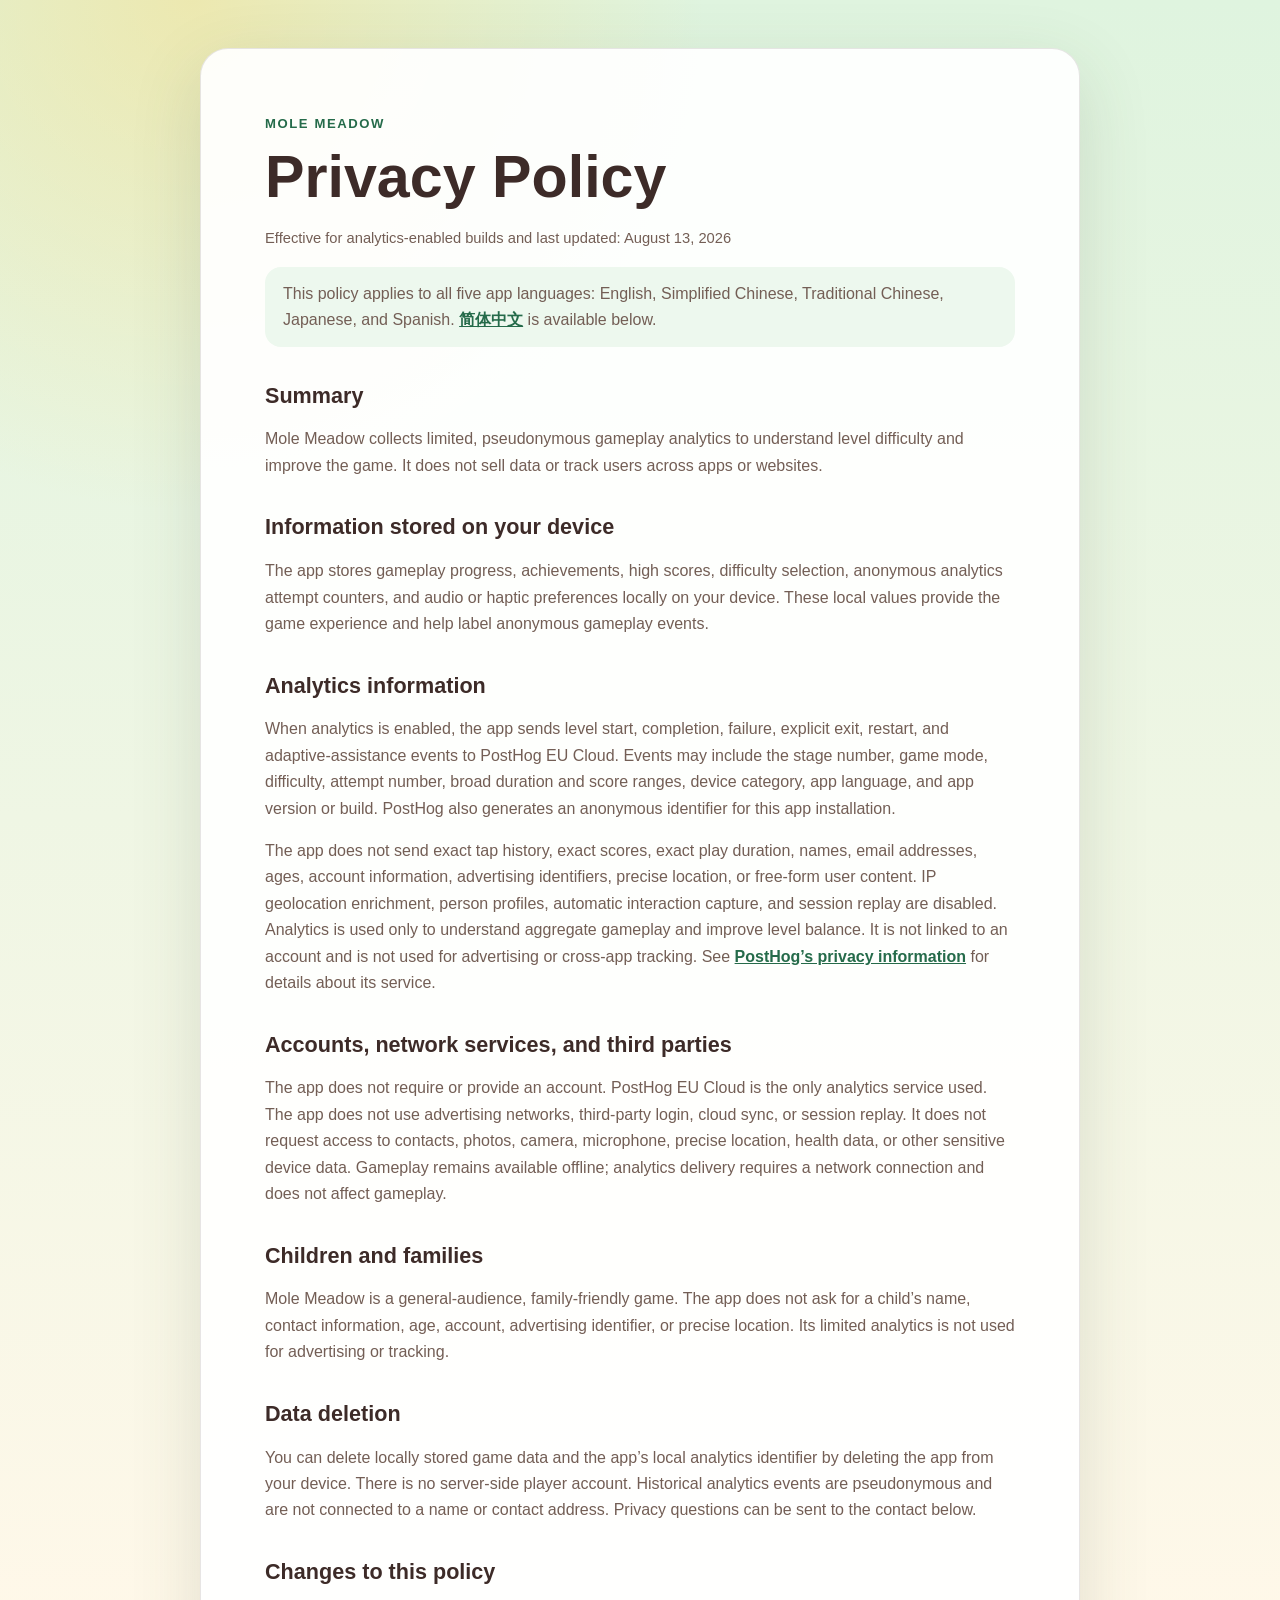
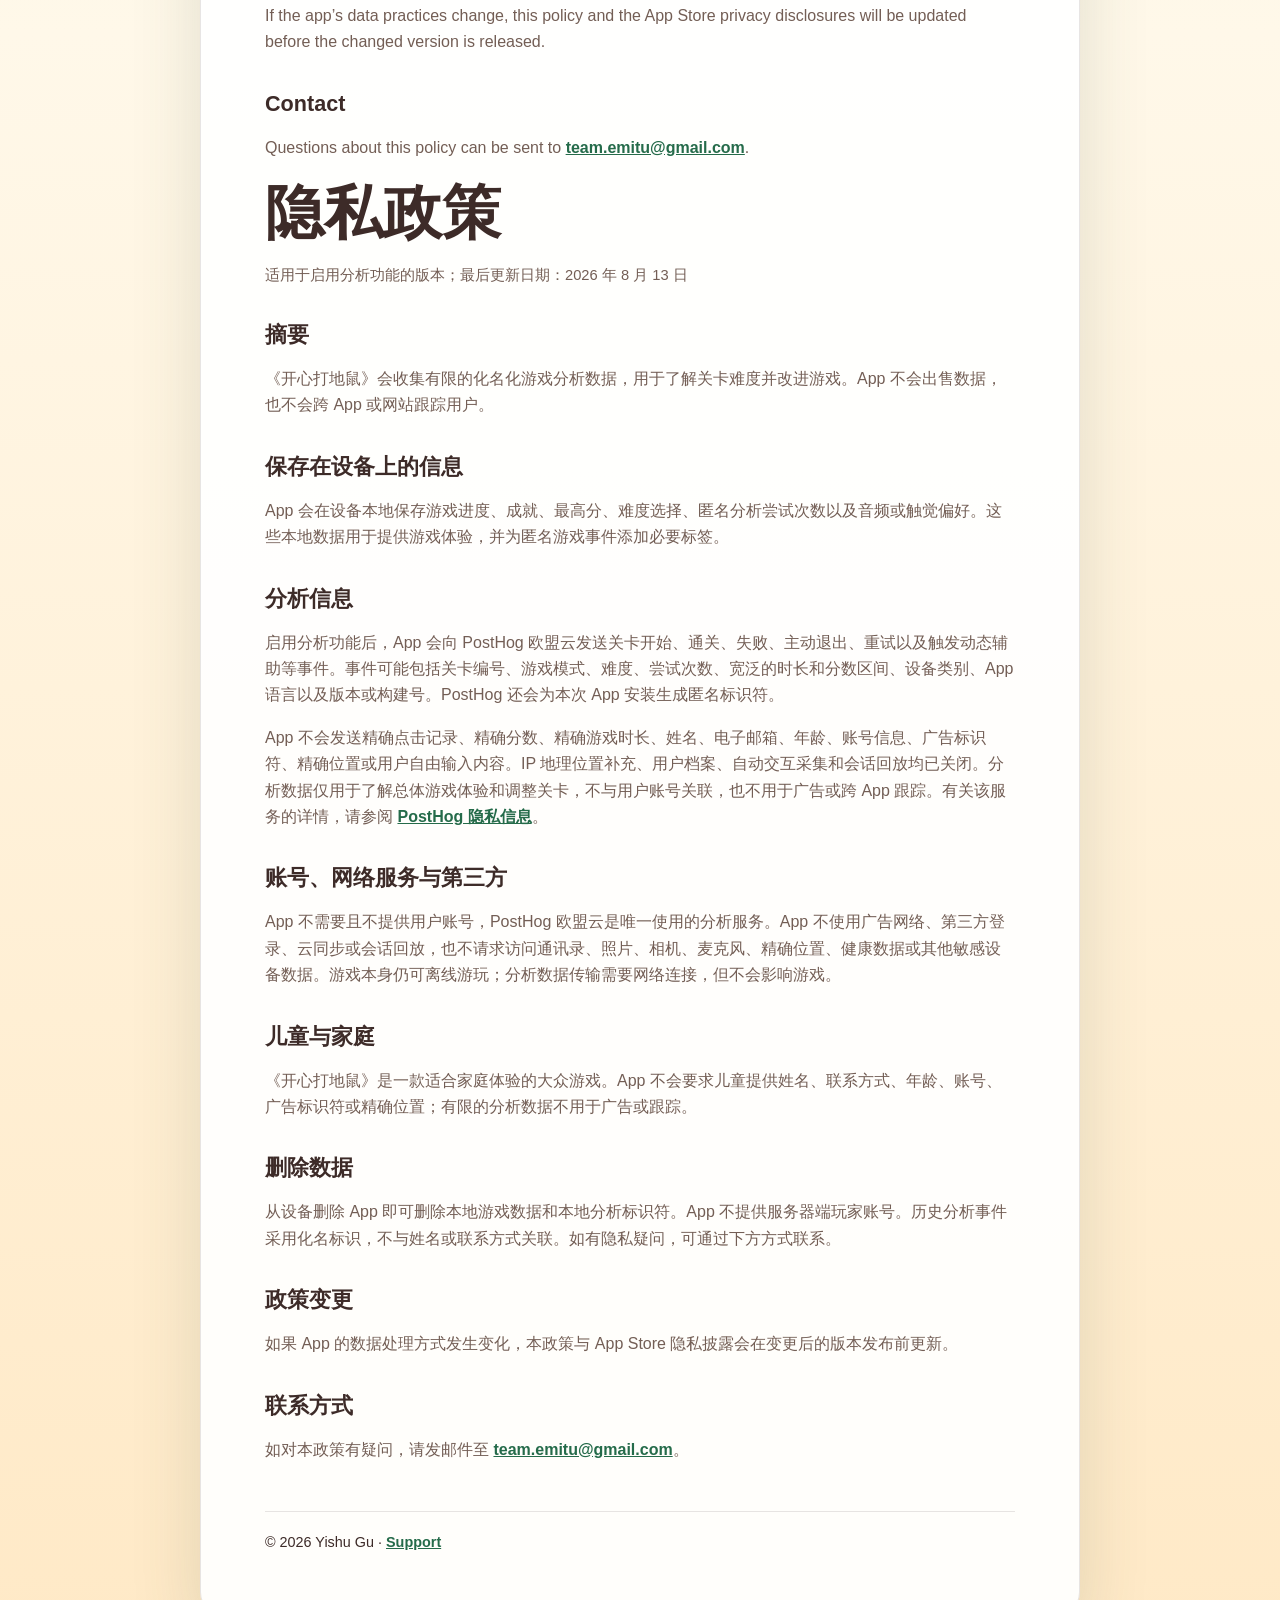
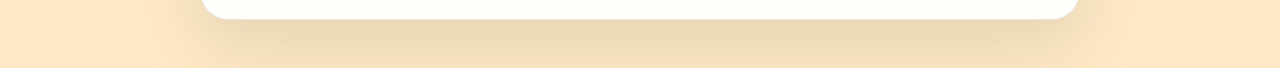
==== privacy/index.html @ 96780ead "Publish Mole Meadow support and privacy pages" ====
<!doctype html>
<html lang="en">
<head>
  <meta charset="utf-8">
  <meta name="viewport" content="width=device-width, initial-scale=1">
  <meta name="description" content="Privacy policy for the Mole Meadow iPhone and iPad game.">
  <title>Mole Meadow Privacy Policy</title>
  <link rel="stylesheet" href="../styles.css">
</head>
<body>
  <main>
    <p class="eyebrow">Mole Meadow</p>
    <h1>Privacy Policy</h1>
    <p class="updated">Effective for analytics-enabled builds and last updated: August 13, 2026</p>
    <p class="language-note">This policy applies to all five app languages: English, Simplified Chinese, Traditional Chinese, Japanese, and Spanish. <a href="#zh-hans">简体中文</a> is available below.</p>

    <h2>Summary</h2>
    <p>Mole Meadow collects limited, pseudonymous gameplay analytics to understand level difficulty and improve the game. It does not sell data or track users across apps or websites.</p>

    <h2>Information stored on your device</h2>
    <p>The app stores gameplay progress, achievements, high scores, difficulty selection, anonymous analytics attempt counters, and audio or haptic preferences locally on your device. These local values provide the game experience and help label anonymous gameplay events.</p>

    <h2>Analytics information</h2>
    <p>When analytics is enabled, the app sends level start, completion, failure, explicit exit, restart, and adaptive-assistance events to PostHog EU Cloud. Events may include the stage number, game mode, difficulty, attempt number, broad duration and score ranges, device category, app language, and app version or build. PostHog also generates an anonymous identifier for this app installation.</p>
    <p>The app does not send exact tap history, exact scores, exact play duration, names, email addresses, ages, account information, advertising identifiers, precise location, or free-form user content. IP geolocation enrichment, person profiles, automatic interaction capture, and session replay are disabled. Analytics is used only to understand aggregate gameplay and improve level balance. It is not linked to an account and is not used for advertising or cross-app tracking. See <a href="https://posthog.com/privacy">PostHog’s privacy information</a> for details about its service.</p>

    <h2>Accounts, network services, and third parties</h2>
    <p>The app does not require or provide an account. PostHog EU Cloud is the only analytics service used. The app does not use advertising networks, third-party login, cloud sync, or session replay. It does not request access to contacts, photos, camera, microphone, precise location, health data, or other sensitive device data. Gameplay remains available offline; analytics delivery requires a network connection and does not affect gameplay.</p>

    <h2>Children and families</h2>
    <p>Mole Meadow is a general-audience, family-friendly game. The app does not ask for a child’s name, contact information, age, account, advertising identifier, or precise location. Its limited analytics is not used for advertising or tracking.</p>

    <h2>Data deletion</h2>
    <p>You can delete locally stored game data and the app’s local analytics identifier by deleting the app from your device. There is no server-side player account. Historical analytics events are pseudonymous and are not connected to a name or contact address. Privacy questions can be sent to the contact below.</p>

    <h2>Changes to this policy</h2>
    <p>If the app’s data practices change, this policy and the App Store privacy disclosures will be updated before the changed version is released.</p>

    <h2>Contact</h2>
    <p>Questions about this policy can be sent to <a href="mailto:team.emitu@gmail.com">team.emitu@gmail.com</a>.</p>

    <section id="zh-hans" lang="zh-Hans">
      <h1>隐私政策</h1>
      <p class="updated">适用于启用分析功能的版本；最后更新日期：2026 年 8 月 13 日</p>

      <h2>摘要</h2>
      <p>《开心打地鼠》会收集有限的化名化游戏分析数据，用于了解关卡难度并改进游戏。App 不会出售数据，也不会跨 App 或网站跟踪用户。</p>

      <h2>保存在设备上的信息</h2>
      <p>App 会在设备本地保存游戏进度、成就、最高分、难度选择、匿名分析尝试次数以及音频或触觉偏好。这些本地数据用于提供游戏体验，并为匿名游戏事件添加必要标签。</p>

      <h2>分析信息</h2>
      <p>启用分析功能后，App 会向 PostHog 欧盟云发送关卡开始、通关、失败、主动退出、重试以及触发动态辅助等事件。事件可能包括关卡编号、游戏模式、难度、尝试次数、宽泛的时长和分数区间、设备类别、App 语言以及版本或构建号。PostHog 还会为本次 App 安装生成匿名标识符。</p>
      <p>App 不会发送精确点击记录、精确分数、精确游戏时长、姓名、电子邮箱、年龄、账号信息、广告标识符、精确位置或用户自由输入内容。IP 地理位置补充、用户档案、自动交互采集和会话回放均已关闭。分析数据仅用于了解总体游戏体验和调整关卡，不与用户账号关联，也不用于广告或跨 App 跟踪。有关该服务的详情，请参阅 <a href="https://posthog.com/privacy">PostHog 隐私信息</a>。</p>

      <h2>账号、网络服务与第三方</h2>
      <p>App 不需要且不提供用户账号，PostHog 欧盟云是唯一使用的分析服务。App 不使用广告网络、第三方登录、云同步或会话回放，也不请求访问通讯录、照片、相机、麦克风、精确位置、健康数据或其他敏感设备数据。游戏本身仍可离线游玩；分析数据传输需要网络连接，但不会影响游戏。</p>

      <h2>儿童与家庭</h2>
      <p>《开心打地鼠》是一款适合家庭体验的大众游戏。App 不会要求儿童提供姓名、联系方式、年龄、账号、广告标识符或精确位置；有限的分析数据不用于广告或跟踪。</p>

      <h2>删除数据</h2>
      <p>从设备删除 App 即可删除本地游戏数据和本地分析标识符。App 不提供服务器端玩家账号。历史分析事件采用化名标识，不与姓名或联系方式关联。如有隐私疑问，可通过下方方式联系。</p>

      <h2>政策变更</h2>
      <p>如果 App 的数据处理方式发生变化，本政策与 App Store 隐私披露会在变更后的版本发布前更新。</p>

      <h2>联系方式</h2>
      <p>如对本政策有疑问，请发邮件至 <a href="mailto:team.emitu@gmail.com">team.emitu@gmail.com</a>。</p>
    </section>

    <footer>© 2026 Yishu Gu · <a href="../support/">Support</a></footer>
  </main>
</body>
</html>
---- styles.css ----
:root {
  color-scheme: light;
  --ink: #3d2b28;
  --muted: #735e55;
  --leaf: #3f936b;
  --leaf-dark: #256b4a;
  --cream: #fff8e9;
  --card: rgba(255, 255, 255, 0.92);
  --line: rgba(61, 43, 40, 0.12);
}

* { box-sizing: border-box; }

body {
  margin: 0;
  color: var(--ink);
  background:
    radial-gradient(circle at 15% 0%, rgba(255, 216, 111, 0.42), transparent 32rem),
    linear-gradient(180deg, #dff4df 0%, var(--cream) 50%, #ffe9c6 100%);
  font-family: -apple-system, BlinkMacSystemFont, "Segoe UI", sans-serif;
  line-height: 1.65;
}

main {
  width: min(880px, calc(100% - 32px));
  margin: 48px auto;
  padding: clamp(28px, 6vw, 64px);
  background: var(--card);
  border: 1px solid var(--line);
  border-radius: 28px;
  box-shadow: 0 22px 70px rgba(67, 84, 55, 0.16);
}

.eyebrow {
  margin: 0 0 6px;
  color: var(--leaf-dark);
  font-size: 0.82rem;
  font-weight: 800;
  letter-spacing: 0.12em;
  text-transform: uppercase;
}

h1, h2 { line-height: 1.2; }
h1 { margin: 0 0 12px; font-size: clamp(2rem, 6vw, 3.7rem); }
h2 { margin-top: 2.2rem; font-size: 1.35rem; }
p, li { color: var(--muted); }
a { color: var(--leaf-dark); font-weight: 650; }
.updated { font-size: 0.92rem; }
.language-note { padding: 14px 18px; background: #edf8ee; border-radius: 16px; }
ul { padding-left: 1.2rem; }
footer { margin-top: 3rem; padding-top: 1.2rem; border-top: 1px solid var(--line); font-size: 0.9rem; }

@media (max-width: 520px) {
  main { margin: 16px auto; border-radius: 20px; }
}
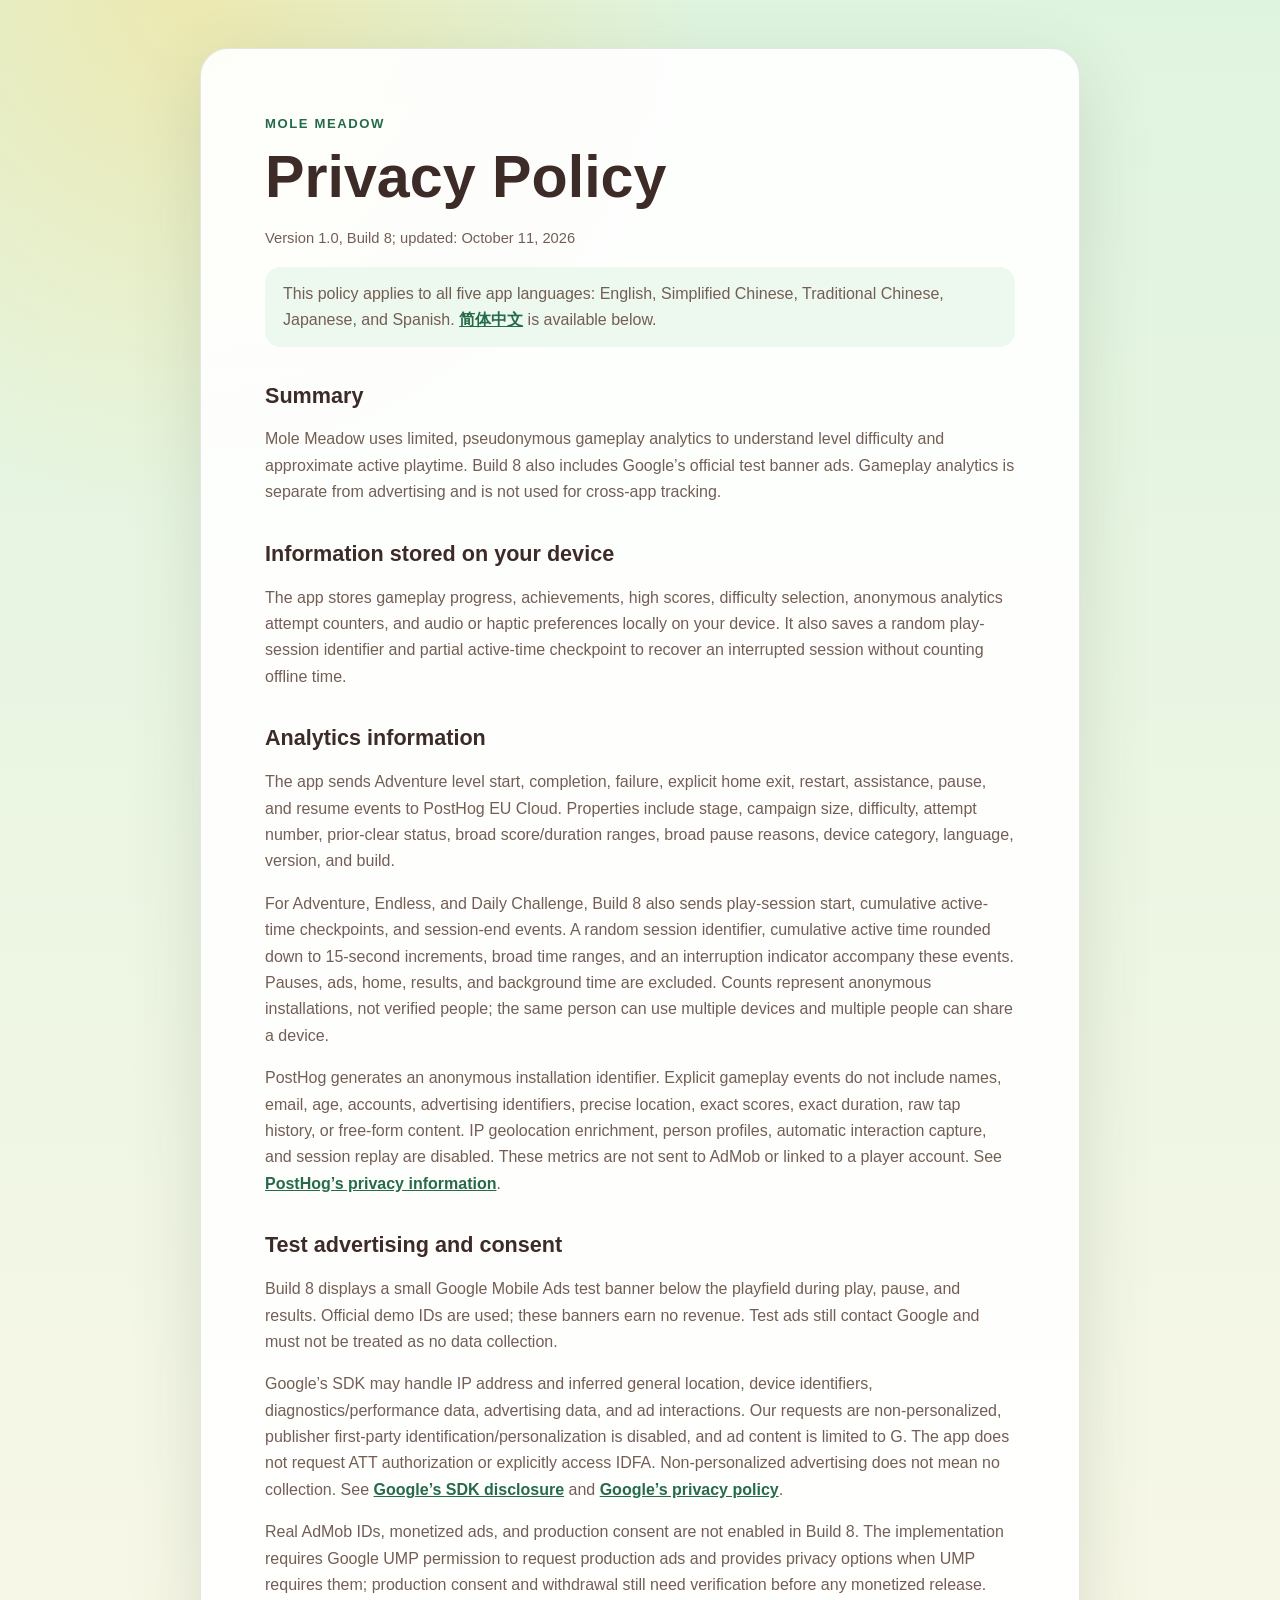
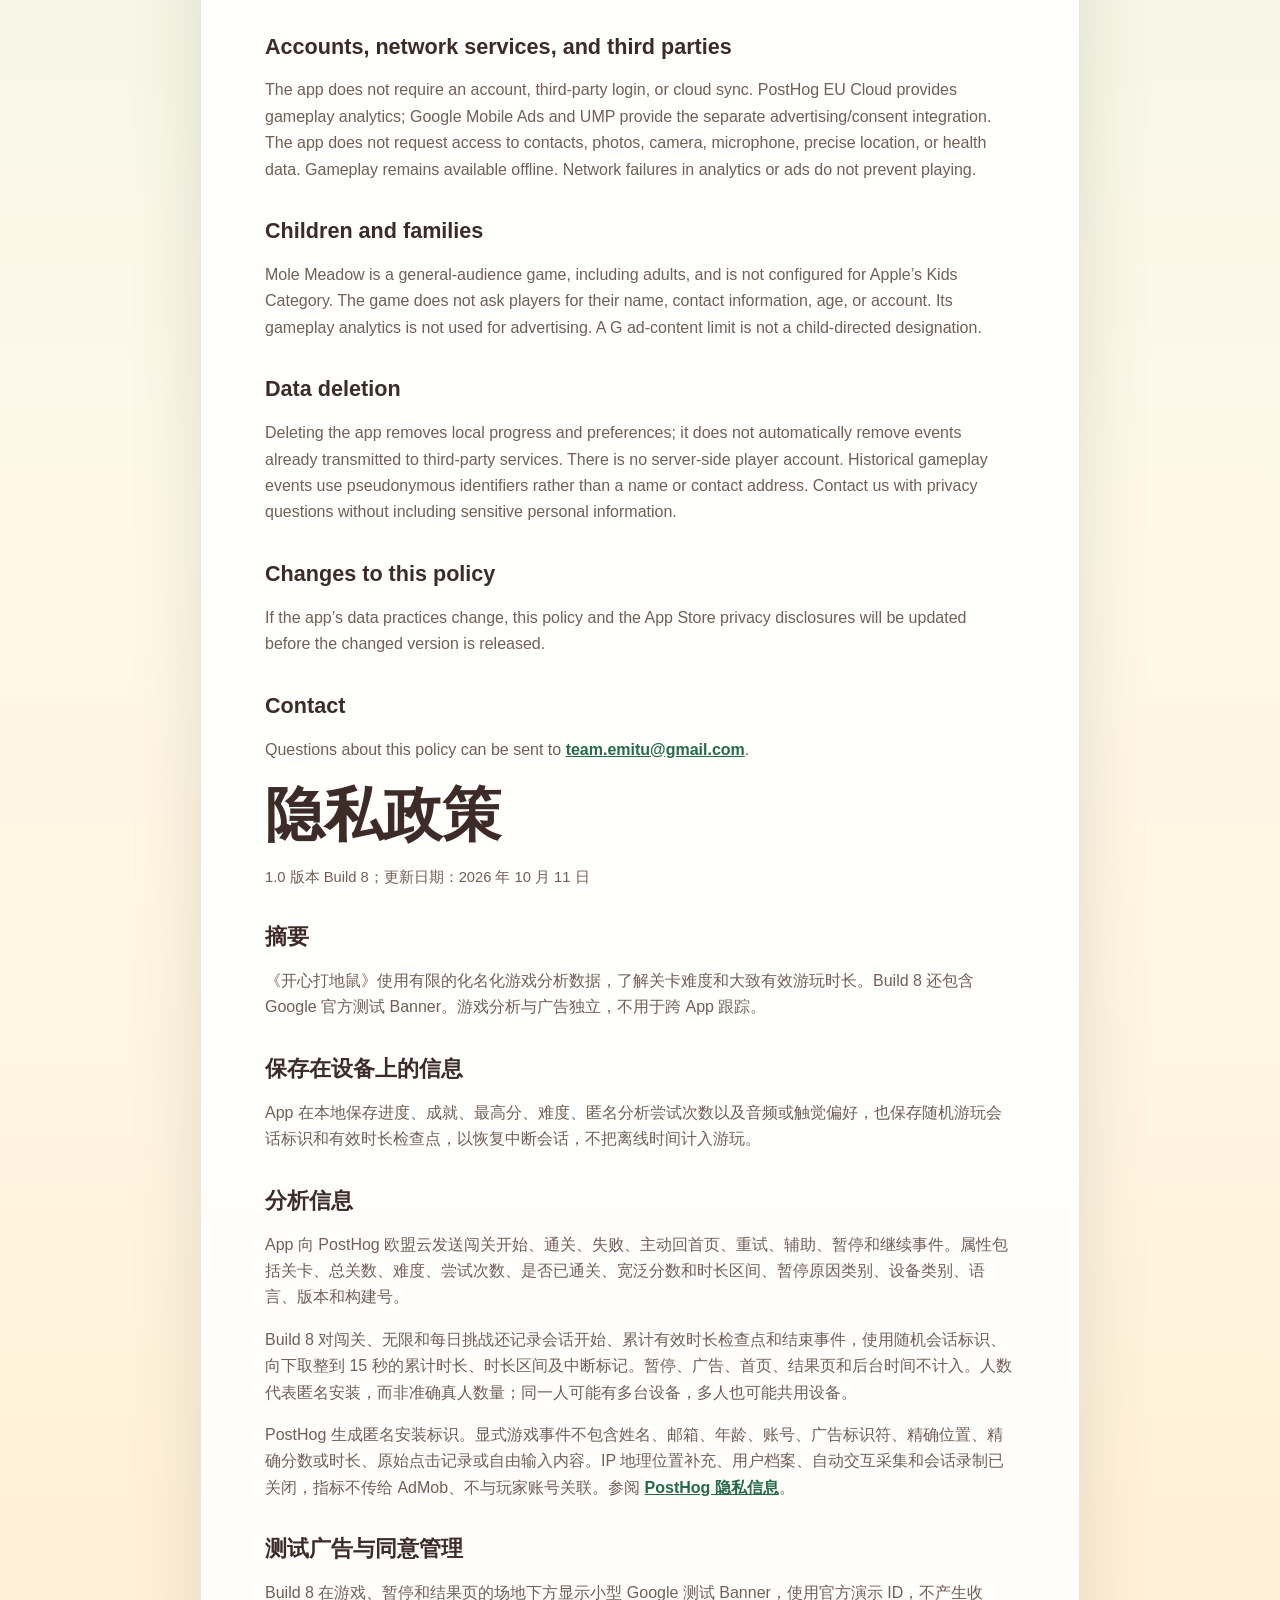
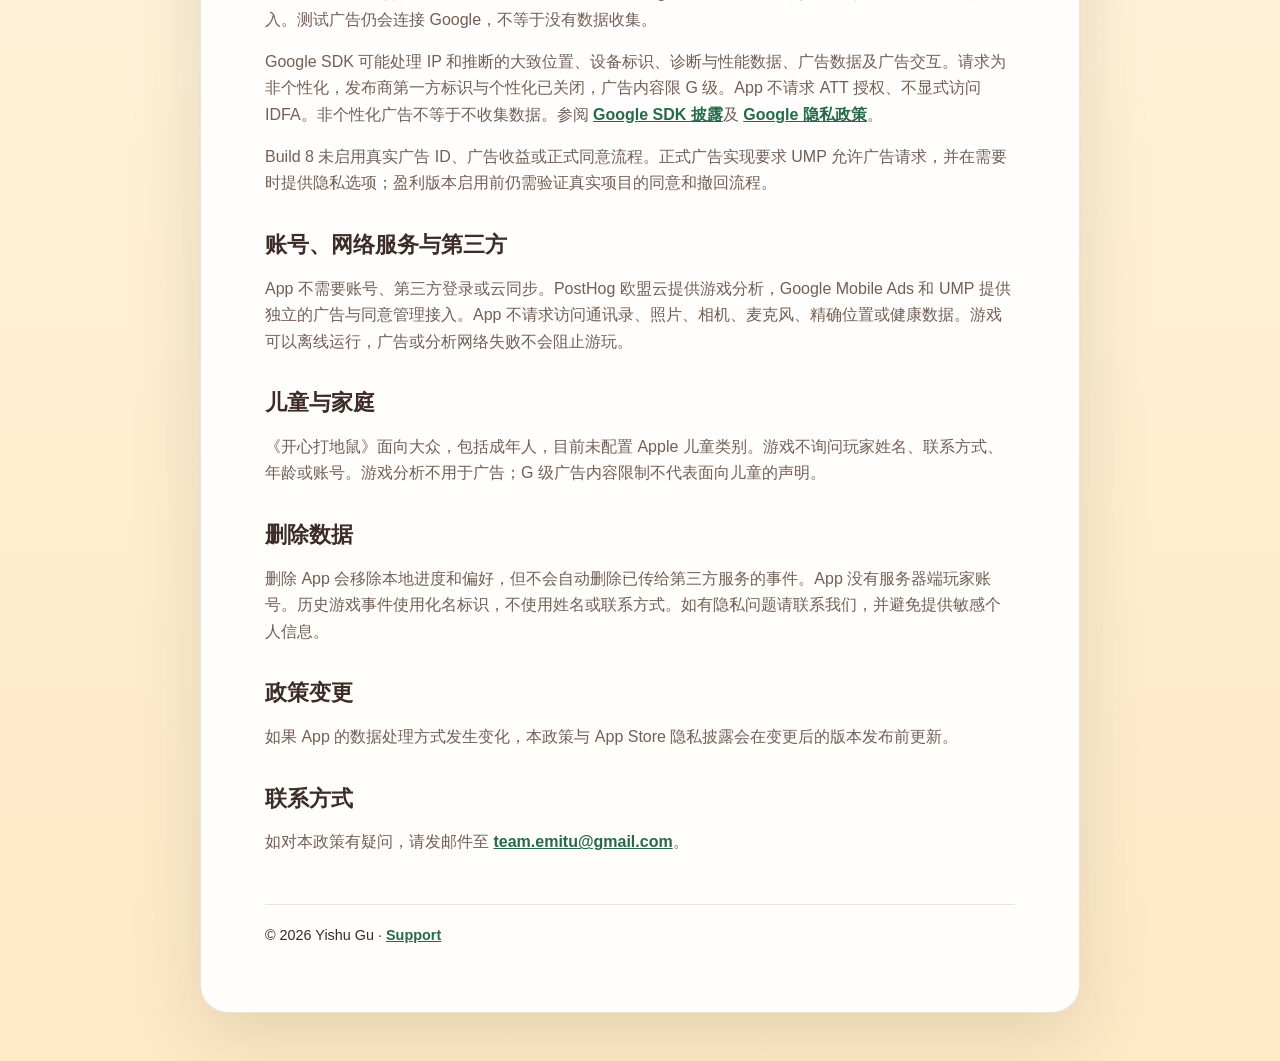
==== commit 94df3c62: "Update Build 8 privacy and support disclosures" ====
--- a/privacy/index.html
+++ b/privacy/index.html
@@ -11,27 +11,33 @@
   <main>
     <p class="eyebrow">Mole Meadow</p>
     <h1>Privacy Policy</h1>
-    <p class="updated">Effective for analytics-enabled builds and last updated: August 13, 2026</p>
+    <p class="updated">Version 1.0, Build 8; updated: October 11, 2026</p>
     <p class="language-note">This policy applies to all five app languages: English, Simplified Chinese, Traditional Chinese, Japanese, and Spanish. <a href="#zh-hans">简体中文</a> is available below.</p>
 
     <h2>Summary</h2>
-    <p>Mole Meadow collects limited, pseudonymous gameplay analytics to understand level difficulty and improve the game. It does not sell data or track users across apps or websites.</p>
+    <p>Mole Meadow uses limited, pseudonymous gameplay analytics to understand level difficulty and approximate active playtime. Build 8 also includes Google’s official test banner ads. Gameplay analytics is separate from advertising and is not used for cross-app tracking.</p>
 
     <h2>Information stored on your device</h2>
-    <p>The app stores gameplay progress, achievements, high scores, difficulty selection, anonymous analytics attempt counters, and audio or haptic preferences locally on your device. These local values provide the game experience and help label anonymous gameplay events.</p>
+    <p>The app stores gameplay progress, achievements, high scores, difficulty selection, anonymous analytics attempt counters, and audio or haptic preferences locally on your device. It also saves a random play-session identifier and partial active-time checkpoint to recover an interrupted session without counting offline time.</p>
 
     <h2>Analytics information</h2>
-    <p>When analytics is enabled, the app sends level start, completion, failure, explicit exit, restart, and adaptive-assistance events to PostHog EU Cloud. Events may include the stage number, game mode, difficulty, attempt number, broad duration and score ranges, device category, app language, and app version or build. PostHog also generates an anonymous identifier for this app installation.</p>
-    <p>The app does not send exact tap history, exact scores, exact play duration, names, email addresses, ages, account information, advertising identifiers, precise location, or free-form user content. IP geolocation enrichment, person profiles, automatic interaction capture, and session replay are disabled. Analytics is used only to understand aggregate gameplay and improve level balance. It is not linked to an account and is not used for advertising or cross-app tracking. See <a href="https://posthog.com/privacy">PostHog’s privacy information</a> for details about its service.</p>
+    <p>The app sends Adventure level start, completion, failure, explicit home exit, restart, assistance, pause, and resume events to PostHog EU Cloud. Properties include stage, campaign size, difficulty, attempt number, prior-clear status, broad score/duration ranges, broad pause reasons, device category, language, version, and build.</p>
+    <p>For Adventure, Endless, and Daily Challenge, Build 8 also sends play-session start, cumulative active-time checkpoints, and session-end events. A random session identifier, cumulative active time rounded down to 15-second increments, broad time ranges, and an interruption indicator accompany these events. Pauses, ads, home, results, and background time are excluded. Counts represent anonymous installations, not verified people; the same person can use multiple devices and multiple people can share a device.</p>
+    <p>PostHog generates an anonymous installation identifier. Explicit gameplay events do not include names, email, age, accounts, advertising identifiers, precise location, exact scores, exact duration, raw tap history, or free-form content. IP geolocation enrichment, person profiles, automatic interaction capture, and session replay are disabled. These metrics are not sent to AdMob or linked to a player account. See <a href="https://posthog.com/privacy">PostHog’s privacy information</a>.</p>
+
+    <h2>Test advertising and consent</h2>
+    <p>Build 8 displays a small Google Mobile Ads test banner below the playfield during play, pause, and results. Official demo IDs are used; these banners earn no revenue. Test ads still contact Google and must not be treated as no data collection.</p>
+    <p>Google’s SDK may handle IP address and inferred general location, device identifiers, diagnostics/performance data, advertising data, and ad interactions. Our requests are non-personalized, publisher first-party identification/personalization is disabled, and ad content is limited to G. The app does not request ATT authorization or explicitly access IDFA. Non-personalized advertising does not mean no collection. See <a href="https://developers.google.com/admob/ios/privacy/data-disclosure">Google’s SDK disclosure</a> and <a href="https://policies.google.com/privacy">Google’s privacy policy</a>.</p>
+    <p>Real AdMob IDs, monetized ads, and production consent are not enabled in Build 8. The implementation requires Google UMP permission to request production ads and provides privacy options when UMP requires them; production consent and withdrawal still need verification before any monetized release.</p>
 
     <h2>Accounts, network services, and third parties</h2>
-    <p>The app does not require or provide an account. PostHog EU Cloud is the only analytics service used. The app does not use advertising networks, third-party login, cloud sync, or session replay. It does not request access to contacts, photos, camera, microphone, precise location, health data, or other sensitive device data. Gameplay remains available offline; analytics delivery requires a network connection and does not affect gameplay.</p>
+    <p>The app does not require an account, third-party login, or cloud sync. PostHog EU Cloud provides gameplay analytics; Google Mobile Ads and UMP provide the separate advertising/consent integration. The app does not request access to contacts, photos, camera, microphone, precise location, or health data. Gameplay remains available offline. Network failures in analytics or ads do not prevent playing.</p>
 
     <h2>Children and families</h2>
-    <p>Mole Meadow is a general-audience, family-friendly game. The app does not ask for a child’s name, contact information, age, account, advertising identifier, or precise location. Its limited analytics is not used for advertising or tracking.</p>
+    <p>Mole Meadow is a general-audience game, including adults, and is not configured for Apple’s Kids Category. The game does not ask players for their name, contact information, age, or account. Its gameplay analytics is not used for advertising. A G ad-content limit is not a child-directed designation.</p>
 
     <h2>Data deletion</h2>
-    <p>You can delete locally stored game data and the app’s local analytics identifier by deleting the app from your device. There is no server-side player account. Historical analytics events are pseudonymous and are not connected to a name or contact address. Privacy questions can be sent to the contact below.</p>
+    <p>Deleting the app removes local progress and preferences; it does not automatically remove events already transmitted to third-party services. There is no server-side player account. Historical gameplay events use pseudonymous identifiers rather than a name or contact address. Contact us with privacy questions without including sensitive personal information.</p>
 
     <h2>Changes to this policy</h2>
     <p>If the app’s data practices change, this policy and the App Store privacy disclosures will be updated before the changed version is released.</p>
@@ -41,26 +47,32 @@
 
     <section id="zh-hans" lang="zh-Hans">
       <h1>隐私政策</h1>
-      <p class="updated">适用于启用分析功能的版本；最后更新日期：2026 年 8 月 13 日</p>
+      <p class="updated">1.0 版本 Build 8；更新日期：2026 年 10 月 11 日</p>
 
       <h2>摘要</h2>
-      <p>《开心打地鼠》会收集有限的化名化游戏分析数据，用于了解关卡难度并改进游戏。App 不会出售数据，也不会跨 App 或网站跟踪用户。</p>
+      <p>《开心打地鼠》使用有限的化名化游戏分析数据，了解关卡难度和大致有效游玩时长。Build 8 还包含 Google 官方测试 Banner。游戏分析与广告独立，不用于跨 App 跟踪。</p>
 
       <h2>保存在设备上的信息</h2>
-      <p>App 会在设备本地保存游戏进度、成就、最高分、难度选择、匿名分析尝试次数以及音频或触觉偏好。这些本地数据用于提供游戏体验，并为匿名游戏事件添加必要标签。</p>
+      <p>App 在本地保存进度、成就、最高分、难度、匿名分析尝试次数以及音频或触觉偏好，也保存随机游玩会话标识和有效时长检查点，以恢复中断会话，不把离线时间计入游玩。</p>
 
       <h2>分析信息</h2>
-      <p>启用分析功能后，App 会向 PostHog 欧盟云发送关卡开始、通关、失败、主动退出、重试以及触发动态辅助等事件。事件可能包括关卡编号、游戏模式、难度、尝试次数、宽泛的时长和分数区间、设备类别、App 语言以及版本或构建号。PostHog 还会为本次 App 安装生成匿名标识符。</p>
-      <p>App 不会发送精确点击记录、精确分数、精确游戏时长、姓名、电子邮箱、年龄、账号信息、广告标识符、精确位置或用户自由输入内容。IP 地理位置补充、用户档案、自动交互采集和会话回放均已关闭。分析数据仅用于了解总体游戏体验和调整关卡，不与用户账号关联，也不用于广告或跨 App 跟踪。有关该服务的详情，请参阅 <a href="https://posthog.com/privacy">PostHog 隐私信息</a>。</p>
+      <p>App 向 PostHog 欧盟云发送闯关开始、通关、失败、主动回首页、重试、辅助、暂停和继续事件。属性包括关卡、总关数、难度、尝试次数、是否已通关、宽泛分数和时长区间、暂停原因类别、设备类别、语言、版本和构建号。</p>
+      <p>Build 8 对闯关、无限和每日挑战还记录会话开始、累计有效时长检查点和结束事件，使用随机会话标识、向下取整到 15 秒的累计时长、时长区间及中断标记。暂停、广告、首页、结果页和后台时间不计入。人数代表匿名安装，而非准确真人数量；同一人可能有多台设备，多人也可能共用设备。</p>
+      <p>PostHog 生成匿名安装标识。显式游戏事件不包含姓名、邮箱、年龄、账号、广告标识符、精确位置、精确分数或时长、原始点击记录或自由输入内容。IP 地理位置补充、用户档案、自动交互采集和会话录制已关闭，指标不传给 AdMob、不与玩家账号关联。参阅 <a href="https://posthog.com/privacy">PostHog 隐私信息</a>。</p>
+
+      <h2>测试广告与同意管理</h2>
+      <p>Build 8 在游戏、暂停和结果页的场地下方显示小型 Google 测试 Banner，使用官方演示 ID，不产生收入。测试广告仍会连接 Google，不等于没有数据收集。</p>
+      <p>Google SDK 可能处理 IP 和推断的大致位置、设备标识、诊断与性能数据、广告数据及广告交互。请求为非个性化，发布商第一方标识与个性化已关闭，广告内容限 G 级。App 不请求 ATT 授权、不显式访问 IDFA。非个性化广告不等于不收集数据。参阅 <a href="https://developers.google.com/admob/ios/privacy/data-disclosure">Google SDK 披露</a>及 <a href="https://policies.google.com/privacy">Google 隐私政策</a>。</p>
+      <p>Build 8 未启用真实广告 ID、广告收益或正式同意流程。正式广告实现要求 UMP 允许广告请求，并在需要时提供隐私选项；盈利版本启用前仍需验证真实项目的同意和撤回流程。</p>
 
       <h2>账号、网络服务与第三方</h2>
-      <p>App 不需要且不提供用户账号，PostHog 欧盟云是唯一使用的分析服务。App 不使用广告网络、第三方登录、云同步或会话回放，也不请求访问通讯录、照片、相机、麦克风、精确位置、健康数据或其他敏感设备数据。游戏本身仍可离线游玩；分析数据传输需要网络连接，但不会影响游戏。</p>
+      <p>App 不需要账号、第三方登录或云同步。PostHog 欧盟云提供游戏分析，Google Mobile Ads 和 UMP 提供独立的广告与同意管理接入。App 不请求访问通讯录、照片、相机、麦克风、精确位置或健康数据。游戏可以离线运行，广告或分析网络失败不会阻止游玩。</p>
 
       <h2>儿童与家庭</h2>
-      <p>《开心打地鼠》是一款适合家庭体验的大众游戏。App 不会要求儿童提供姓名、联系方式、年龄、账号、广告标识符或精确位置；有限的分析数据不用于广告或跟踪。</p>
+      <p>《开心打地鼠》面向大众，包括成年人，目前未配置 Apple 儿童类别。游戏不询问玩家姓名、联系方式、年龄或账号。游戏分析不用于广告；G 级广告内容限制不代表面向儿童的声明。</p>
 
       <h2>删除数据</h2>
-      <p>从设备删除 App 即可删除本地游戏数据和本地分析标识符。App 不提供服务器端玩家账号。历史分析事件采用化名标识，不与姓名或联系方式关联。如有隐私疑问，可通过下方方式联系。</p>
+      <p>删除 App 会移除本地进度和偏好，但不会自动删除已传给第三方服务的事件。App 没有服务器端玩家账号。历史游戏事件使用化名标识，不使用姓名或联系方式。如有隐私问题请联系我们，并避免提供敏感个人信息。</p>
 
       <h2>政策变更</h2>
       <p>如果 App 的数据处理方式发生变化，本政策与 App Store 隐私披露会在变更后的版本发布前更新。</p>
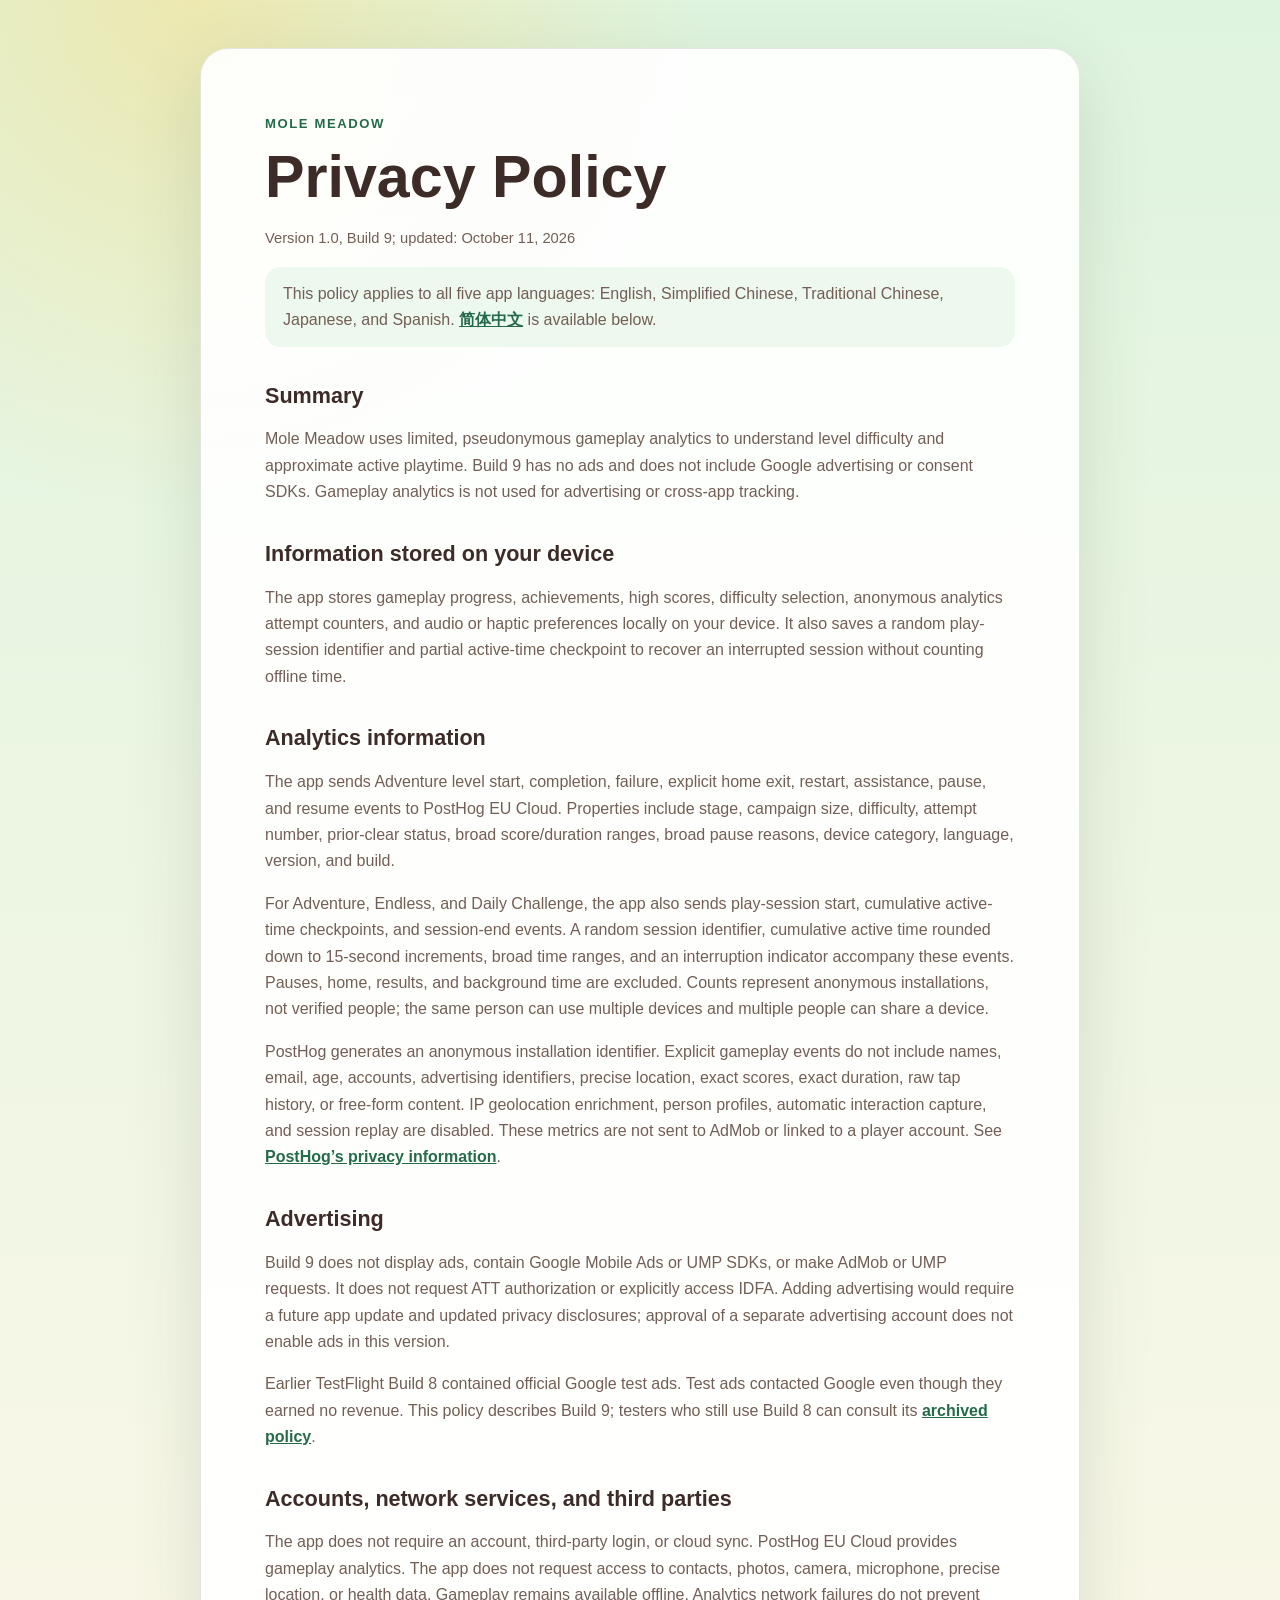
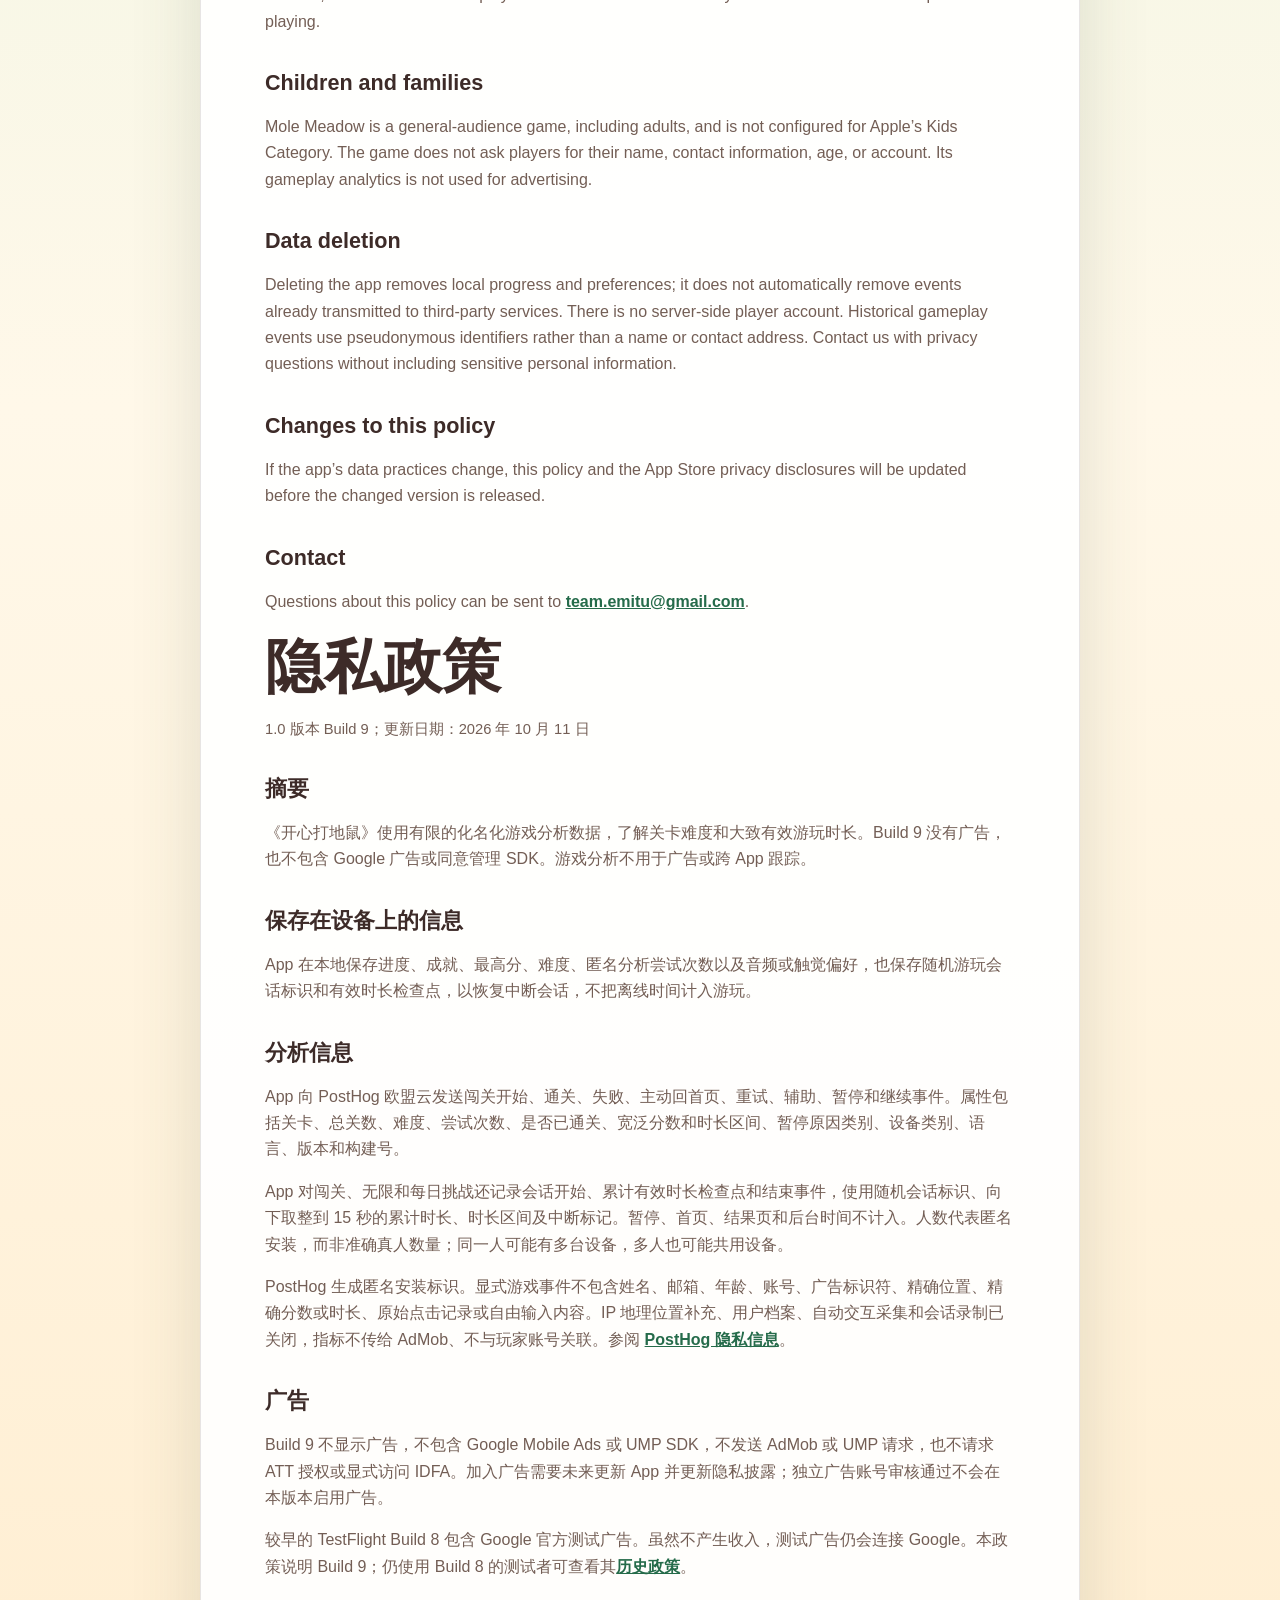
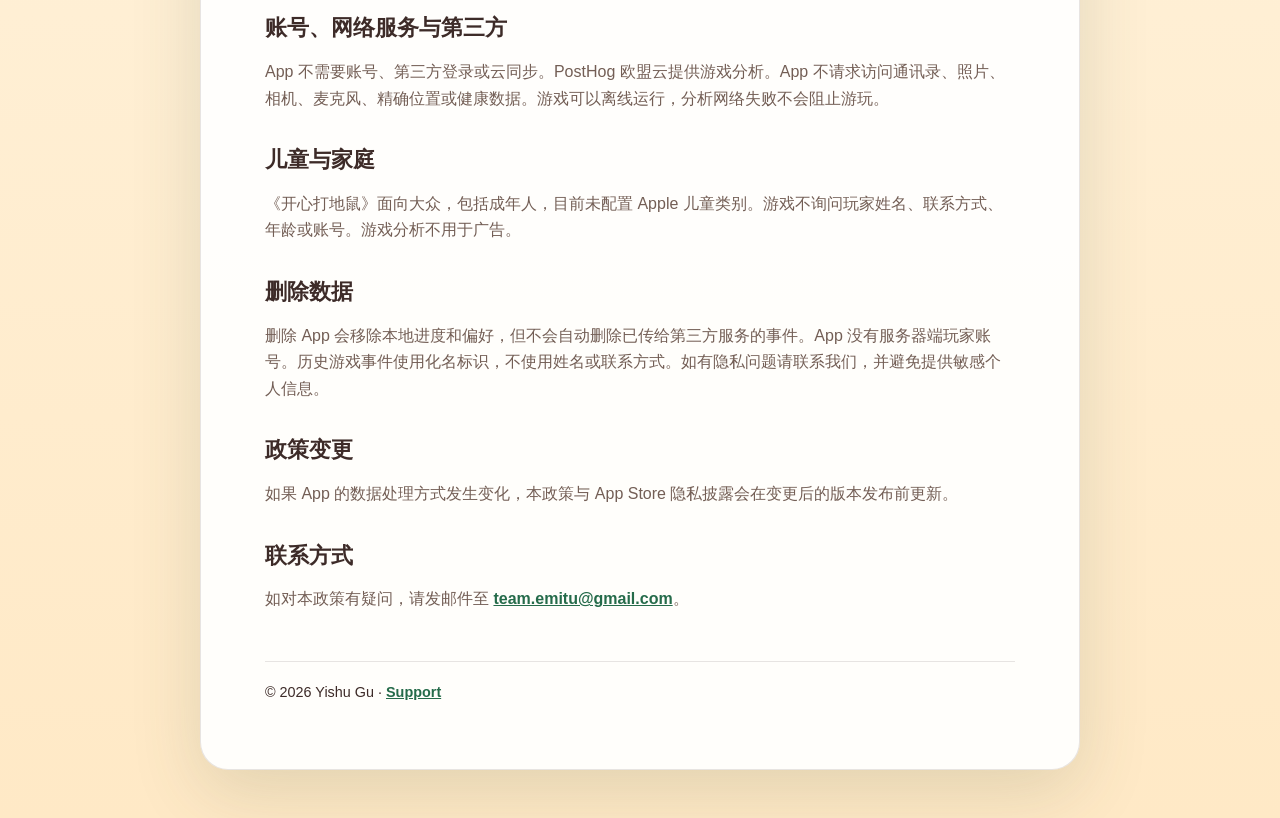
==== commit dcd84612: "Update privacy/index.html for ad-free Mole Meadow 1.0 (9)" ====
--- a/privacy/index.html
+++ b/privacy/index.html
@@ -11,30 +11,29 @@
   <main>
     <p class="eyebrow">Mole Meadow</p>
     <h1>Privacy Policy</h1>
-    <p class="updated">Version 1.0, Build 8; updated: October 11, 2026</p>
+    <p class="updated">Version 1.0, Build 9; updated: October 11, 2026</p>
     <p class="language-note">This policy applies to all five app languages: English, Simplified Chinese, Traditional Chinese, Japanese, and Spanish. <a href="#zh-hans">简体中文</a> is available below.</p>
 
     <h2>Summary</h2>
-    <p>Mole Meadow uses limited, pseudonymous gameplay analytics to understand level difficulty and approximate active playtime. Build 8 also includes Google’s official test banner ads. Gameplay analytics is separate from advertising and is not used for cross-app tracking.</p>
+    <p>Mole Meadow uses limited, pseudonymous gameplay analytics to understand level difficulty and approximate active playtime. Build 9 has no ads and does not include Google advertising or consent SDKs. Gameplay analytics is not used for advertising or cross-app tracking.</p>
 
     <h2>Information stored on your device</h2>
     <p>The app stores gameplay progress, achievements, high scores, difficulty selection, anonymous analytics attempt counters, and audio or haptic preferences locally on your device. It also saves a random play-session identifier and partial active-time checkpoint to recover an interrupted session without counting offline time.</p>
 
     <h2>Analytics information</h2>
     <p>The app sends Adventure level start, completion, failure, explicit home exit, restart, assistance, pause, and resume events to PostHog EU Cloud. Properties include stage, campaign size, difficulty, attempt number, prior-clear status, broad score/duration ranges, broad pause reasons, device category, language, version, and build.</p>
-    <p>For Adventure, Endless, and Daily Challenge, Build 8 also sends play-session start, cumulative active-time checkpoints, and session-end events. A random session identifier, cumulative active time rounded down to 15-second increments, broad time ranges, and an interruption indicator accompany these events. Pauses, ads, home, results, and background time are excluded. Counts represent anonymous installations, not verified people; the same person can use multiple devices and multiple people can share a device.</p>
+    <p>For Adventure, Endless, and Daily Challenge, the app also sends play-session start, cumulative active-time checkpoints, and session-end events. A random session identifier, cumulative active time rounded down to 15-second increments, broad time ranges, and an interruption indicator accompany these events. Pauses, home, results, and background time are excluded. Counts represent anonymous installations, not verified people; the same person can use multiple devices and multiple people can share a device.</p>
     <p>PostHog generates an anonymous installation identifier. Explicit gameplay events do not include names, email, age, accounts, advertising identifiers, precise location, exact scores, exact duration, raw tap history, or free-form content. IP geolocation enrichment, person profiles, automatic interaction capture, and session replay are disabled. These metrics are not sent to AdMob or linked to a player account. See <a href="https://posthog.com/privacy">PostHog’s privacy information</a>.</p>
 
-    <h2>Test advertising and consent</h2>
-    <p>Build 8 displays a small Google Mobile Ads test banner below the playfield during play, pause, and results. Official demo IDs are used; these banners earn no revenue. Test ads still contact Google and must not be treated as no data collection.</p>
-    <p>Google’s SDK may handle IP address and inferred general location, device identifiers, diagnostics/performance data, advertising data, and ad interactions. Our requests are non-personalized, publisher first-party identification/personalization is disabled, and ad content is limited to G. The app does not request ATT authorization or explicitly access IDFA. Non-personalized advertising does not mean no collection. See <a href="https://developers.google.com/admob/ios/privacy/data-disclosure">Google’s SDK disclosure</a> and <a href="https://policies.google.com/privacy">Google’s privacy policy</a>.</p>
-    <p>Real AdMob IDs, monetized ads, and production consent are not enabled in Build 8. The implementation requires Google UMP permission to request production ads and provides privacy options when UMP requires them; production consent and withdrawal still need verification before any monetized release.</p>
+    <h2>Advertising</h2>
+    <p>Build 9 does not display ads, contain Google Mobile Ads or UMP SDKs, or make AdMob or UMP requests. It does not request ATT authorization or explicitly access IDFA. Adding advertising would require a future app update and updated privacy disclosures; approval of a separate advertising account does not enable ads in this version.</p>
+    <p>Earlier TestFlight Build 8 contained official Google test ads. Test ads contacted Google even though they earned no revenue. This policy describes Build 9; testers who still use Build 8 can consult its <a href="https://github.com/porphyrio777/mole-meadow-support/blob/94df3c623a0b48858c0d2570c64e68e9df870777/privacy/index.html">archived policy</a>.</p>
 
     <h2>Accounts, network services, and third parties</h2>
-    <p>The app does not require an account, third-party login, or cloud sync. PostHog EU Cloud provides gameplay analytics; Google Mobile Ads and UMP provide the separate advertising/consent integration. The app does not request access to contacts, photos, camera, microphone, precise location, or health data. Gameplay remains available offline. Network failures in analytics or ads do not prevent playing.</p>
+    <p>The app does not require an account, third-party login, or cloud sync. PostHog EU Cloud provides gameplay analytics. The app does not request access to contacts, photos, camera, microphone, precise location, or health data. Gameplay remains available offline. Analytics network failures do not prevent playing.</p>
 
     <h2>Children and families</h2>
-    <p>Mole Meadow is a general-audience game, including adults, and is not configured for Apple’s Kids Category. The game does not ask players for their name, contact information, age, or account. Its gameplay analytics is not used for advertising. A G ad-content limit is not a child-directed designation.</p>
+    <p>Mole Meadow is a general-audience game, including adults, and is not configured for Apple’s Kids Category. The game does not ask players for their name, contact information, age, or account. Its gameplay analytics is not used for advertising.</p>
 
     <h2>Data deletion</h2>
     <p>Deleting the app removes local progress and preferences; it does not automatically remove events already transmitted to third-party services. There is no server-side player account. Historical gameplay events use pseudonymous identifiers rather than a name or contact address. Contact us with privacy questions without including sensitive personal information.</p>
@@ -47,29 +46,28 @@
 
     <section id="zh-hans" lang="zh-Hans">
       <h1>隐私政策</h1>
-      <p class="updated">1.0 版本 Build 8；更新日期：2026 年 10 月 11 日</p>
+      <p class="updated">1.0 版本 Build 9；更新日期：2026 年 10 月 11 日</p>
 
       <h2>摘要</h2>
-      <p>《开心打地鼠》使用有限的化名化游戏分析数据，了解关卡难度和大致有效游玩时长。Build 8 还包含 Google 官方测试 Banner。游戏分析与广告独立，不用于跨 App 跟踪。</p>
+      <p>《开心打地鼠》使用有限的化名化游戏分析数据，了解关卡难度和大致有效游玩时长。Build 9 没有广告，也不包含 Google 广告或同意管理 SDK。游戏分析不用于广告或跨 App 跟踪。</p>
 
       <h2>保存在设备上的信息</h2>
       <p>App 在本地保存进度、成就、最高分、难度、匿名分析尝试次数以及音频或触觉偏好，也保存随机游玩会话标识和有效时长检查点，以恢复中断会话，不把离线时间计入游玩。</p>
 
       <h2>分析信息</h2>
       <p>App 向 PostHog 欧盟云发送闯关开始、通关、失败、主动回首页、重试、辅助、暂停和继续事件。属性包括关卡、总关数、难度、尝试次数、是否已通关、宽泛分数和时长区间、暂停原因类别、设备类别、语言、版本和构建号。</p>
-      <p>Build 8 对闯关、无限和每日挑战还记录会话开始、累计有效时长检查点和结束事件，使用随机会话标识、向下取整到 15 秒的累计时长、时长区间及中断标记。暂停、广告、首页、结果页和后台时间不计入。人数代表匿名安装，而非准确真人数量；同一人可能有多台设备，多人也可能共用设备。</p>
+      <p>App 对闯关、无限和每日挑战还记录会话开始、累计有效时长检查点和结束事件，使用随机会话标识、向下取整到 15 秒的累计时长、时长区间及中断标记。暂停、首页、结果页和后台时间不计入。人数代表匿名安装，而非准确真人数量；同一人可能有多台设备，多人也可能共用设备。</p>
       <p>PostHog 生成匿名安装标识。显式游戏事件不包含姓名、邮箱、年龄、账号、广告标识符、精确位置、精确分数或时长、原始点击记录或自由输入内容。IP 地理位置补充、用户档案、自动交互采集和会话录制已关闭，指标不传给 AdMob、不与玩家账号关联。参阅 <a href="https://posthog.com/privacy">PostHog 隐私信息</a>。</p>
 
-      <h2>测试广告与同意管理</h2>
-      <p>Build 8 在游戏、暂停和结果页的场地下方显示小型 Google 测试 Banner，使用官方演示 ID，不产生收入。测试广告仍会连接 Google，不等于没有数据收集。</p>
-      <p>Google SDK 可能处理 IP 和推断的大致位置、设备标识、诊断与性能数据、广告数据及广告交互。请求为非个性化，发布商第一方标识与个性化已关闭，广告内容限 G 级。App 不请求 ATT 授权、不显式访问 IDFA。非个性化广告不等于不收集数据。参阅 <a href="https://developers.google.com/admob/ios/privacy/data-disclosure">Google SDK 披露</a>及 <a href="https://policies.google.com/privacy">Google 隐私政策</a>。</p>
-      <p>Build 8 未启用真实广告 ID、广告收益或正式同意流程。正式广告实现要求 UMP 允许广告请求，并在需要时提供隐私选项；盈利版本启用前仍需验证真实项目的同意和撤回流程。</p>
+      <h2>广告</h2>
+      <p>Build 9 不显示广告，不包含 Google Mobile Ads 或 UMP SDK，不发送 AdMob 或 UMP 请求，也不请求 ATT 授权或显式访问 IDFA。加入广告需要未来更新 App 并更新隐私披露；独立广告账号审核通过不会在本版本启用广告。</p>
+      <p>较早的 TestFlight Build 8 包含 Google 官方测试广告。虽然不产生收入，测试广告仍会连接 Google。本政策说明 Build 9；仍使用 Build 8 的测试者可查看其<a href="https://github.com/porphyrio777/mole-meadow-support/blob/94df3c623a0b48858c0d2570c64e68e9df870777/privacy/index.html">历史政策</a>。</p>
 
       <h2>账号、网络服务与第三方</h2>
-      <p>App 不需要账号、第三方登录或云同步。PostHog 欧盟云提供游戏分析，Google Mobile Ads 和 UMP 提供独立的广告与同意管理接入。App 不请求访问通讯录、照片、相机、麦克风、精确位置或健康数据。游戏可以离线运行，广告或分析网络失败不会阻止游玩。</p>
+      <p>App 不需要账号、第三方登录或云同步。PostHog 欧盟云提供游戏分析。App 不请求访问通讯录、照片、相机、麦克风、精确位置或健康数据。游戏可以离线运行，分析网络失败不会阻止游玩。</p>
 
       <h2>儿童与家庭</h2>
-      <p>《开心打地鼠》面向大众，包括成年人，目前未配置 Apple 儿童类别。游戏不询问玩家姓名、联系方式、年龄或账号。游戏分析不用于广告；G 级广告内容限制不代表面向儿童的声明。</p>
+      <p>《开心打地鼠》面向大众，包括成年人，目前未配置 Apple 儿童类别。游戏不询问玩家姓名、联系方式、年龄或账号。游戏分析不用于广告。</p>
 
       <h2>删除数据</h2>
       <p>删除 App 会移除本地进度和偏好，但不会自动删除已传给第三方服务的事件。App 没有服务器端玩家账号。历史游戏事件使用化名标识，不使用姓名或联系方式。如有隐私问题请联系我们，并避免提供敏感个人信息。</p>
